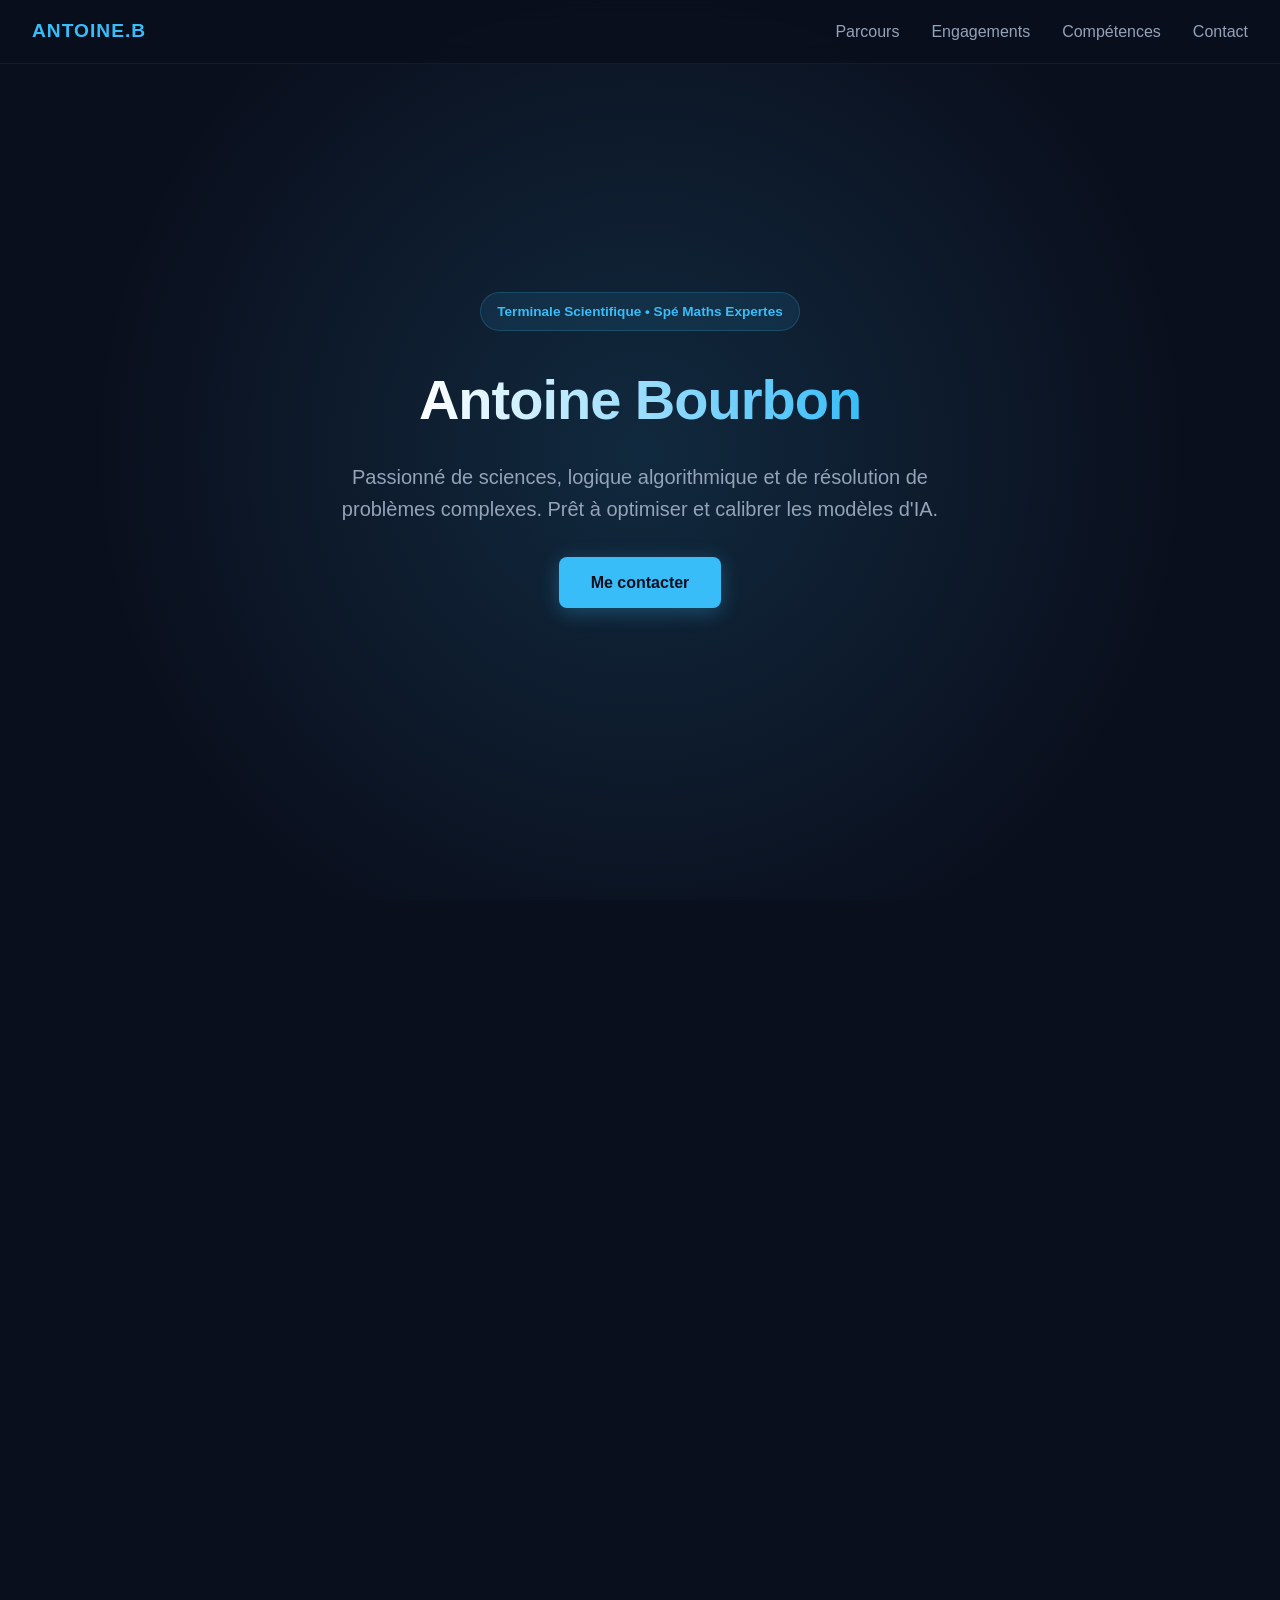
==== index.html @ 5eaac09c "Create initial portfolio website structure Initial commit of the portfolio website including navigat" ====
<!DOCTYPE html>
<html lang="fr">
<head>
    <meta charset="UTF-8">
    <meta name="viewport" content="width=device-width, initial-scale=1.0">
    <title>Antoine Bourbon | Portfolio & CV</title>
    <style>
        :root {
            --bg-color: #0a0f1d;
            --card-bg: #131a30;
            --text-color: #e2e8f0;
            --text-muted: #94a3b8;
            --primary: #38bdf8;
            --primary-glow: rgba(56, 189, 248, 0.15);
            --accent: #818cf8;
            --font: 'Segoe UI', Tahoma, Geneva, Verdana, sans-serif;
        }

        * {
            margin: 0;
            padding: 0;
            box-sizing: border-box;
            font-family: var(--font);
        }

        body {
            background-color: var(--bg-color);
            color: var(--text-color);
            line-height: 1.6;
            overflow-x: hidden;
        }

        /* Navbar */
        nav {
            position: fixed;
            top: 0;
            width: 100%;
            background: rgba(10, 15, 29, 0.85);
            backdrop-filter: blur(10px);
            z-index: 1000;
            border-bottom: 1px solid rgba(255, 255, 255, 0.05);
            padding: 1rem 2rem;
            display: flex;
            justify-content: space-between;
            align-items: center;
        }

        .logo {
            font-weight: 700;
            font-size: 1.2rem;
            color: var(--primary);
            letter-spacing: 1px;
        }

        .nav-links {
            display: flex;
            list-style: none;
            gap: 2rem;
        }

        .nav-links a {
            color: var(--text-muted);
            text-decoration: none;
            transition: color 0.3s;
            font-weight: 500;
        }

        .nav-links a:hover {
            color: var(--primary);
        }

        /* Hero Section */
        header {
            min-height: 100vh;
            display: flex;
            flex-direction: column;
            justify-content: center;
            align-items: center;
            text-align: center;
            padding: 2rem;
            background: radial-gradient(circle at center, var(--primary-glow) 0%, transparent 70%);
            position: relative;
        }

        .hero-badge {
            background: rgba(56, 189, 248, 0.1);
            color: var(--primary);
            padding: 0.5rem 1rem;
            border-radius: 50px;
            font-size: 0.85rem;
            font-weight: 600;
            margin-bottom: 1.5rem;
            border: 1px solid rgba(56, 189, 248, 0.2);
            animation: fadeInDown 0.8s ease;
        }

        h1 {
            font-size: 3.5rem;
            font-weight: 800;
            margin-bottom: 1rem;
            letter-spacing: -1px;
            background: linear-gradient(to right, #fff, var(--primary));
            -webkit-background-clip: text;
            -webkit-text-fill-color: transparent;
            animation: fadeInUp 0.8s ease;
        }

        .subtitle {
            font-size: 1.25rem;
            color: var(--text-muted);
            max-width: 600px;
            margin-bottom: 2rem;
            animation: fadeInUp 1s ease;
        }

        .cta-btn {
            background: var(--primary);
            color: var(--bg-color);
            padding: 0.8rem 2rem;
            border-radius: 8px;
            text-decoration: none;
            font-weight: 600;
            box-shadow: 0 4px 20px rgba(56, 189, 248, 0.3);
            transition: transform 0.3s, box-shadow 0.3s;
        }

        .cta-btn:hover {
            transform: translateY(-2px);
            box-shadow: 0 6px 25px rgba(56, 189, 248, 0.5);
        }

        /* Container & Sections */
        .container {
            max-width: 1100px;
            margin: 0 auto;
            padding: 5rem 2rem;
        }

        section {
            margin-bottom: 4rem;
            opacity: 0;
            transform: translateY(40px);
            transition: all 0.8s ease-out;
        }

        section.visible {
            opacity: 1;
            transform: translateY(0);
        }

        .section-title {
            font-size: 2rem;
            margin-bottom: 3rem;
            position: relative;
            display: inline-block;
        }

        .section-title::after {
            content: '';
            position: absolute;
            bottom: -10px;
            left: 0;
            width: 40px;
            height: 3px;
            background: var(--primary);
            border-radius: 2px;
        }

        /* Grid layouts */
        .grid-2 {
            display: grid;
            grid-template-columns: repeat(auto-fit, minmax(300px, 1fr));
            gap: 2rem;
        }

        /* Cards interactive style */
        .card {
            background: var(--card-bg);
            border: 1px solid rgba(255, 255, 255, 0.03);
            border-radius: 12px;
            padding: 2rem;
            transition: transform 0.3s, border-color 0.3s, box-shadow 0.3s;
            position: relative;
            overflow: hidden;
        }

        .card:hover {
            transform: translateY(-5px);
            border-color: rgba(56, 189, 248, 0.2);
            box-shadow: 0 10px 30px rgba(0,0,0,0.3);
        }

        .card-meta {
            color: var(--primary);
            font-size: 0.85rem;
            font-weight: 600;
            margin-bottom: 0.5rem;
        }

        .card h3 {
            margin-bottom: 1rem;
            font-size: 1.3rem;
        }

        /* Interactive Skills Filter */
        .filter-container {
            display: flex;
            gap: 1rem;
            margin-bottom: 2rem;
            flex-wrap: wrap;
        }

        .filter-btn {
            background: rgba(255,255,255,0.05);
            border: 1px solid rgba(255,255,255,0.1);
            color: var(--text-muted);
            padding: 0.5rem 1.2rem;
            border-radius: 6px;
            cursor: pointer;
            transition: all 0.3s;
            font-weight: 500;
        }

        .filter-btn.active, .filter-btn:hover {
            background: var(--primary);
            color: var(--bg-color);
            border-color: var(--primary);
        }

        .skills-grid {
            display: grid;
            grid-template-columns: repeat(auto-fill, minmax(200px, 1fr));
            gap: 1.5rem;
        }

        .skill-item {
            background: var(--card-bg);
            padding: 1.2rem;
            border-radius: 8px;
            text-align: center;
            border: 1px solid rgba(255,255,255,0.02);
            font-weight: 600;
            transition: all 0.3s;
        }

        /* Contact & Info */
        .contact-list {
            list-style: none;
        }

        .contact-list li {
            margin-bottom: 1rem;
            display: flex;
            align-items: center;
            gap: 1rem;
        }

        .contact-list a {
            color: var(--text-color);
            text-decoration: none;
            transition: color 0.3s;
        }

        .contact-list a:hover {
            color: var(--primary);
        }

        /* Animations */
        @keyframes fadeInUp {
            from { opacity: 0; transform: translateY(20px); }
            to { opacity: 1; transform: translateY(0); }
        }
        @keyframes fadeInDown {
            from { opacity: 0; transform: translateY(-20px); }
            to { opacity: 1; transform: translateY(0); }
        }

        /* Responsiveness */
        @media (max-width: 768px) {
            h1 { font-size: 2.5rem; }
            .nav-links { display: none; }
        }
    </style>
</head>
<body>

    <!-- Navigation -->
    <nav>
        <div class="logo">ANTOINE.B</div>
        <ul class="nav-links">
            <li><a href="#parcours">Parcours</a></li>
            <li><a href="#engagements">Engagements</a></li>
            <li><a href="#competences">Compétences</a></li>
            <li><a href="#contact">Contact</a></li>
        </ul>
    </nav>

    <!-- Hero Section -->
    <header>
        <div class="hero-badge">Terminale Scientifique • Spé Maths Expertes</div>
        <h1>Antoine Bourbon</h1>
        <p class="subtitle">Passionné de sciences, logique algorithmique et de résolution de problèmes complexes. Prêt à optimiser et calibrer les modèles d'IA.</p>
        <a href="#contact" class="cta-btn">Me contacter</a>
    </header>

    <div class="container">

        <!-- Section Parcours Scolaire -->
        <section id="parcours">
            <h2 class="section-title">Formations & Diplômes</h2>
            <div class="grid-2">
                <div class="card">
                    <div class="card-meta">2026 - 2027</div>
                    <h3>Terminale Générale</h3>
                    <p style="color: var(--text-muted)">Lycée Saint Jean Hulst, Versailles</p>
                    <p style="margin-top: 0.5rem;">Spécialités Mathématiques & Physique-Chimie. Option <strong>Mathématiques Expertes</strong>.</p>
                </div>
                <div class="card">
                    <div class="card-meta">2025 - 2026</div>
                    <h3>Première Générale</h3>
                    <p style="color: var(--text-muted)">Lycée Saint Jean Hulst, Versailles</p>
                    <p style="margin-top: 0.5rem;">Spécialités Mathématiques, Physique et NSI (Numérique et Sciences Informatiques).</p>
                </div>
                <div class="card">
                    <div class="card-meta">Distinction</div>
                    <h3>BIA (Brevet d'Initiation Aéronautique)</h3>
                    <p>Obtenu avec <strong>Mention Très Bien</strong>. Solides notions en physique appliquée et logique des systèmes.</p>
                </div>
                <div class="card">
                    <div class="card-meta">Distinction</div>
                    <h3>Brevet des Collèges</h3>
                    <p>Obtenu avec <strong>Mention Très Bien</strong>.</p>
                </div>
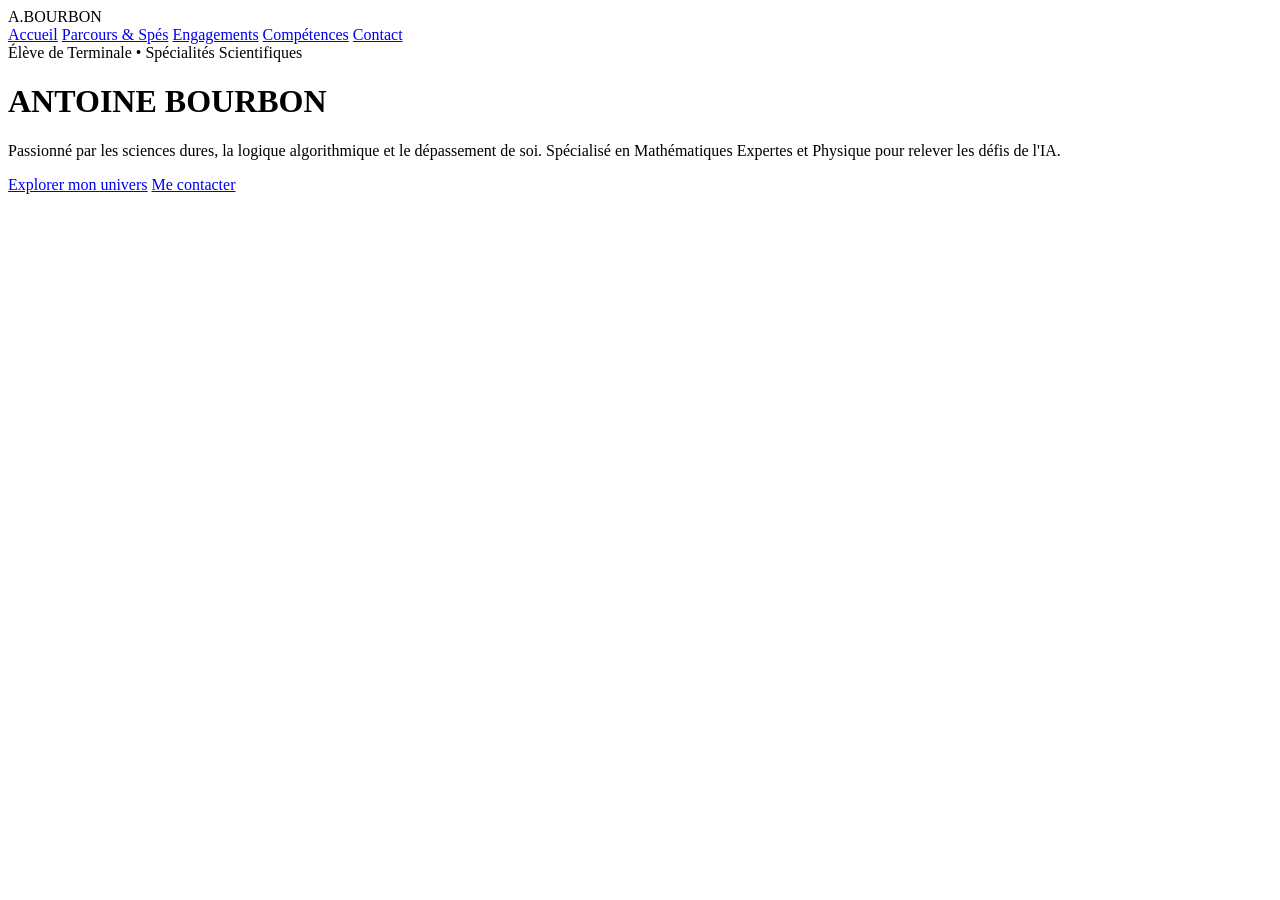
==== commit 7cb8e84e: "Add files via upload" ====
--- a/index.html
+++ b/index.html
@@ -3,331 +3,30 @@
 <head>
     <meta charset="UTF-8">
     <meta name="viewport" content="width=device-width, initial-scale=1.0">
-    <title>Antoine Bourbon | Portfolio & CV</title>
-    <style>
-        :root {
-            --bg-color: #0a0f1d;
-            --card-bg: #131a30;
-            --text-color: #e2e8f0;
-            --text-muted: #94a3b8;
-            --primary: #38bdf8;
-            --primary-glow: rgba(56, 189, 248, 0.15);
-            --accent: #818cf8;
-            --font: 'Segoe UI', Tahoma, Geneva, Verdana, sans-serif;
-        }
-
-        * {
-            margin: 0;
-            padding: 0;
-            box-sizing: border-box;
-            font-family: var(--font);
-        }
-
-        body {
-            background-color: var(--bg-color);
-            color: var(--text-color);
-            line-height: 1.6;
-            overflow-x: hidden;
-        }
-
-        /* Navbar */
-        nav {
-            position: fixed;
-            top: 0;
-            width: 100%;
-            background: rgba(10, 15, 29, 0.85);
-            backdrop-filter: blur(10px);
-            z-index: 1000;
-            border-bottom: 1px solid rgba(255, 255, 255, 0.05);
-            padding: 1rem 2rem;
-            display: flex;
-            justify-content: space-between;
-            align-items: center;
-        }
-
-        .logo {
-            font-weight: 700;
-            font-size: 1.2rem;
-            color: var(--primary);
-            letter-spacing: 1px;
-        }
-
-        .nav-links {
-            display: flex;
-            list-style: none;
-            gap: 2rem;
-        }
-
-        .nav-links a {
-            color: var(--text-muted);
-            text-decoration: none;
-            transition: color 0.3s;
-            font-weight: 500;
-        }
-
-        .nav-links a:hover {
-            color: var(--primary);
-        }
-
-        /* Hero Section */
-        header {
-            min-height: 100vh;
-            display: flex;
-            flex-direction: column;
-            justify-content: center;
-            align-items: center;
-            text-align: center;
-            padding: 2rem;
-            background: radial-gradient(circle at center, var(--primary-glow) 0%, transparent 70%);
-            position: relative;
-        }
-
-        .hero-badge {
-            background: rgba(56, 189, 248, 0.1);
-            color: var(--primary);
-            padding: 0.5rem 1rem;
-            border-radius: 50px;
-            font-size: 0.85rem;
-            font-weight: 600;
-            margin-bottom: 1.5rem;
-            border: 1px solid rgba(56, 189, 248, 0.2);
-            animation: fadeInDown 0.8s ease;
-        }
-
-        h1 {
-            font-size: 3.5rem;
-            font-weight: 800;
-            margin-bottom: 1rem;
-            letter-spacing: -1px;
-            background: linear-gradient(to right, #fff, var(--primary));
-            -webkit-background-clip: text;
-            -webkit-text-fill-color: transparent;
-            animation: fadeInUp 0.8s ease;
-        }
-
-        .subtitle {
-            font-size: 1.25rem;
-            color: var(--text-muted);
-            max-width: 600px;
-            margin-bottom: 2rem;
-            animation: fadeInUp 1s ease;
-        }
-
-        .cta-btn {
-            background: var(--primary);
-            color: var(--bg-color);
-            padding: 0.8rem 2rem;
-            border-radius: 8px;
-            text-decoration: none;
-            font-weight: 600;
-            box-shadow: 0 4px 20px rgba(56, 189, 248, 0.3);
-            transition: transform 0.3s, box-shadow 0.3s;
-        }
-
-        .cta-btn:hover {
-            transform: translateY(-2px);
-            box-shadow: 0 6px 25px rgba(56, 189, 248, 0.5);
-        }
-
-        /* Container & Sections */
-        .container {
-            max-width: 1100px;
-            margin: 0 auto;
-            padding: 5rem 2rem;
-        }
-
-        section {
-            margin-bottom: 4rem;
-            opacity: 0;
-            transform: translateY(40px);
-            transition: all 0.8s ease-out;
-        }
-
-        section.visible {
-            opacity: 1;
-            transform: translateY(0);
-        }
-
-        .section-title {
-            font-size: 2rem;
-            margin-bottom: 3rem;
-            position: relative;
-            display: inline-block;
-        }
-
-        .section-title::after {
-            content: '';
-            position: absolute;
-            bottom: -10px;
-            left: 0;
-            width: 40px;
-            height: 3px;
-            background: var(--primary);
-            border-radius: 2px;
-        }
-
-        /* Grid layouts */
-        .grid-2 {
-            display: grid;
-            grid-template-columns: repeat(auto-fit, minmax(300px, 1fr));
-            gap: 2rem;
-        }
-
-        /* Cards interactive style */
-        .card {
-            background: var(--card-bg);
-            border: 1px solid rgba(255, 255, 255, 0.03);
-            border-radius: 12px;
-            padding: 2rem;
-            transition: transform 0.3s, border-color 0.3s, box-shadow 0.3s;
-            position: relative;
-            overflow: hidden;
-        }
-
-        .card:hover {
-            transform: translateY(-5px);
-            border-color: rgba(56, 189, 248, 0.2);
-            box-shadow: 0 10px 30px rgba(0,0,0,0.3);
-        }
-
-        .card-meta {
-            color: var(--primary);
-            font-size: 0.85rem;
-            font-weight: 600;
-            margin-bottom: 0.5rem;
-        }
-
-        .card h3 {
-            margin-bottom: 1rem;
-            font-size: 1.3rem;
-        }
-
-        /* Interactive Skills Filter */
-        .filter-container {
-            display: flex;
-            gap: 1rem;
-            margin-bottom: 2rem;
-            flex-wrap: wrap;
-        }
-
-        .filter-btn {
-            background: rgba(255,255,255,0.05);
-            border: 1px solid rgba(255,255,255,0.1);
-            color: var(--text-muted);
-            padding: 0.5rem 1.2rem;
-            border-radius: 6px;
-            cursor: pointer;
-            transition: all 0.3s;
-            font-weight: 500;
-        }
-
-        .filter-btn.active, .filter-btn:hover {
-            background: var(--primary);
-            color: var(--bg-color);
-            border-color: var(--primary);
-        }
-
-        .skills-grid {
-            display: grid;
-            grid-template-columns: repeat(auto-fill, minmax(200px, 1fr));
-            gap: 1.5rem;
-        }
-
-        .skill-item {
-            background: var(--card-bg);
-            padding: 1.2rem;
-            border-radius: 8px;
-            text-align: center;
-            border: 1px solid rgba(255,255,255,0.02);
-            font-weight: 600;
-            transition: all 0.3s;
-        }
-
-        /* Contact & Info */
-        .contact-list {
-            list-style: none;
-        }
-
-        .contact-list li {
-            margin-bottom: 1rem;
-            display: flex;
-            align-items: center;
-            gap: 1rem;
-        }
-
-        .contact-list a {
-            color: var(--text-color);
-            text-decoration: none;
-            transition: color 0.3s;
-        }
-
-        .contact-list a:hover {
-            color: var(--primary);
-        }
-
-        /* Animations */
-        @keyframes fadeInUp {
-            from { opacity: 0; transform: translateY(20px); }
-            to { opacity: 1; transform: translateY(0); }
-        }
-        @keyframes fadeInDown {
-            from { opacity: 0; transform: translateY(-20px); }
-            to { opacity: 1; transform: translateY(0); }
-        }
-
-        /* Responsiveness */
-        @media (max-width: 768px) {
-            h1 { font-size: 2.5rem; }
-            .nav-links { display: none; }
-        }
-    </style>
+    <title>Antoine Bourbon | Scientifique & Développeur</title>
+    <link rel="stylesheet" href="css/style.css">
 </head>
-<body>
-
-    <!-- Navigation -->
-    <nav>
-        <div class="logo">ANTOINE.B</div>
-        <ul class="nav-links">
-            <li><a href="#parcours">Parcours</a></li>
-            <li><a href="#engagements">Engagements</a></li>
-            <li><a href="#competences">Compétences</a></li>
-            <li><a href="#contact">Contact</a></li>
-        </ul>
+<body class="page-home">
+    <div class="particles" id="particles"></div>
+    <nav class="navbar">
+        <div class="logo">A.BOURBON</div>
+        <div class="nav-links">
+            <a href="index.html" class="active">Accueil</a>
+            <a href="pages/parcours.html">Parcours & Spés</a>
+            <a href="pages/engagements.html">Engagements</a>
+            <a href="pages/competences.html">Compétences</a>
+            <a href="pages/contact.html">Contact</a>
+        </div>
     </nav>
-
-    <!-- Hero Section -->
-    <header>
-        <div class="hero-badge">Terminale Scientifique • Spé Maths Expertes</div>
-        <h1>Antoine Bourbon</h1>
-        <p class="subtitle">Passionné de sciences, logique algorithmique et de résolution de problèmes complexes. Prêt à optimiser et calibrer les modèles d'IA.</p>
-        <a href="#contact" class="cta-btn">Me contacter</a>
-    </header>
-
-    <div class="container">
-
-        <!-- Section Parcours Scolaire -->
-        <section id="parcours">
-            <h2 class="section-title">Formations & Diplômes</h2>
-            <div class="grid-2">
-                <div class="card">
-                    <div class="card-meta">2026 - 2027</div>
-                    <h3>Terminale Générale</h3>
-                    <p style="color: var(--text-muted)">Lycée Saint Jean Hulst, Versailles</p>
-                    <p style="margin-top: 0.5rem;">Spécialités Mathématiques & Physique-Chimie. Option <strong>Mathématiques Expertes</strong>.</p>
-                </div>
-                <div class="card">
-                    <div class="card-meta">2025 - 2026</div>
-                    <h3>Première Générale</h3>
-                    <p style="color: var(--text-muted)">Lycée Saint Jean Hulst, Versailles</p>
-                    <p style="margin-top: 0.5rem;">Spécialités Mathématiques, Physique et NSI (Numérique et Sciences Informatiques).</p>
-                </div>
-                <div class="card">
-                    <div class="card-meta">Distinction</div>
-                    <h3>BIA (Brevet d'Initiation Aéronautique)</h3>
-                    <p>Obtenu avec <strong>Mention Très Bien</strong>. Solides notions en physique appliquée et logique des systèmes.</p>
-                </div>
-                <div class="card">
-                    <div class="card-meta">Distinction</div>
-                    <h3>Brevet des Collèges</h3>
-                    <p>Obtenu avec <strong>Mention Très Bien</strong>.</p>
-                </div>
+    <main class="hero-container">
+        <div class="hero-badge">Élève de Terminale • Spécialités Scientifiques</div>
+        <h1 class="glitch" data-text="ANTOINE BOURBON">ANTOINE BOURBON</h1>
+        <p class="hero-subtitle">Passionné par les sciences dures, la logique algorithmique et le dépassement de soi. Spécialisé en Mathématiques Expertes et Physique pour relever les défis de l'IA.</p>
+        <div class="cta-group">
+            <a href="pages/parcours.html" class="btn btn-primary">Explorer mon univers</a>
+            <a href="pages/contact.html" class="btn btn-secondary">Me contacter</a>
+        </div>
+    </main>
+    <script src="js/main.js"></script>
+</body>
+</html>
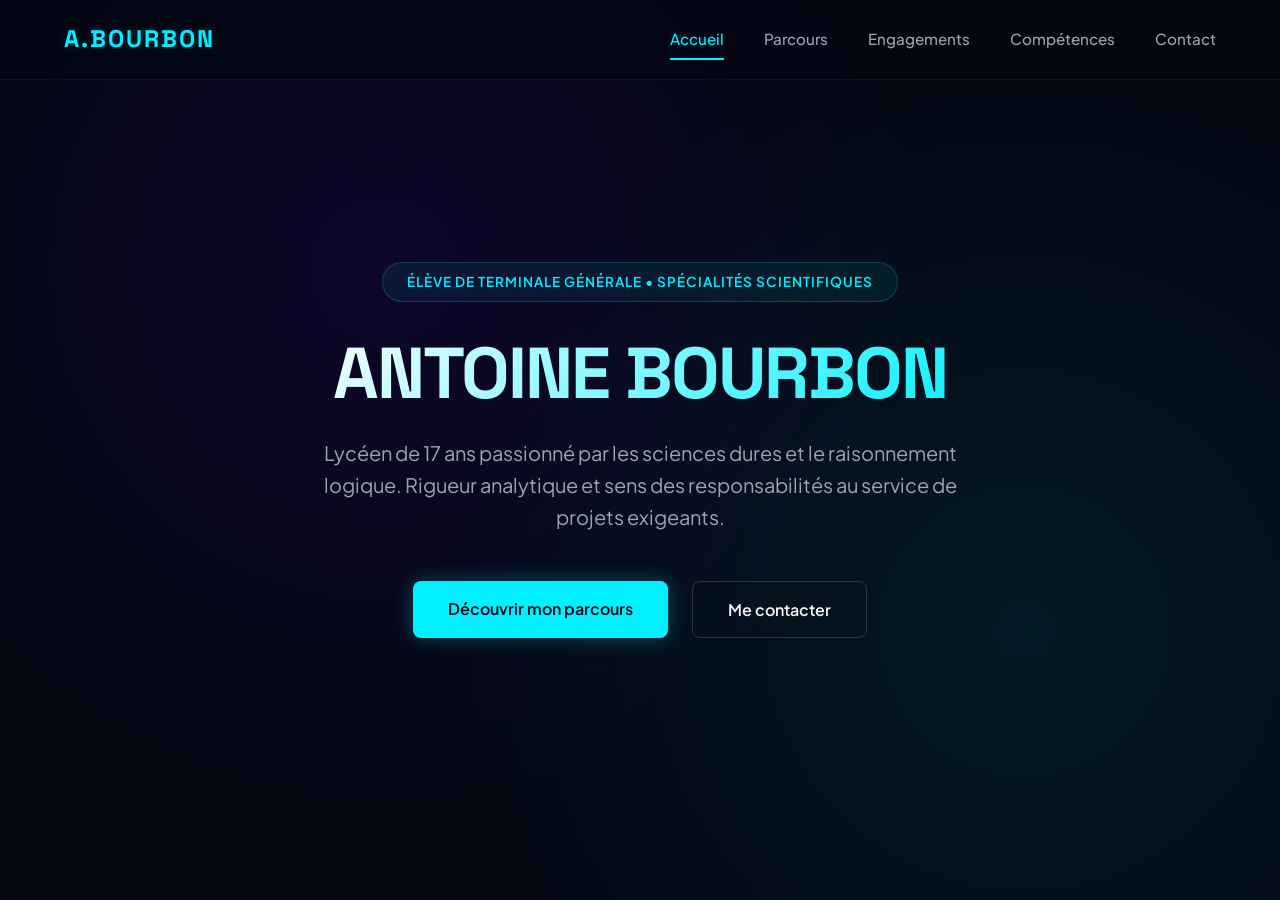
==== commit 5322df0b: "Mise à jour complète du CV : - Suppression du dossier portfolio_site_antoine (doublons) - Correction" ====
--- a/index.html
+++ b/index.html
@@ -3,7 +3,8 @@
 <head>
     <meta charset="UTF-8">
     <meta name="viewport" content="width=device-width, initial-scale=1.0">
-    <title>Antoine Bourbon | Scientifique & Développeur</title>
+    <meta name="description" content="Antoine Bourbon - Lycéen en Terminale Générale, spécialités Mathématiques et Physique-Chimie, option Mathématiques Expertes. Passionné par les sciences dures et le raisonnement logique.">
+    <title>Antoine Bourbon | Scientifique & Rigueur Analytique</title>
     <link rel="stylesheet" href="css/style.css">
 </head>
 <body class="page-home">
@@ -12,21 +13,21 @@
         <div class="logo">A.BOURBON</div>
         <div class="nav-links">
             <a href="index.html" class="active">Accueil</a>
-            <a href="pages/parcours.html">Parcours & Spés</a>
+            <a href="pages/parcours.html">Parcours</a>
             <a href="pages/engagements.html">Engagements</a>
             <a href="pages/competences.html">Compétences</a>
             <a href="pages/contact.html">Contact</a>
         </div>
     </nav>
     <main class="hero-container">
-        <div class="hero-badge">Élève de Terminale • Spécialités Scientifiques</div>
+        <div class="hero-badge">Élève de Terminale Générale • Spécialités Scientifiques</div>
         <h1 class="glitch" data-text="ANTOINE BOURBON">ANTOINE BOURBON</h1>
-        <p class="hero-subtitle">Passionné par les sciences dures, la logique algorithmique et le dépassement de soi. Spécialisé en Mathématiques Expertes et Physique pour relever les défis de l'IA.</p>
+        <p class="hero-subtitle">Lycéen de 17 ans passionné par les sciences dures et le raisonnement logique. Rigueur analytique et sens des responsabilités au service de projets exigeants.</p>
         <div class="cta-group">
-            <a href="pages/parcours.html" class="btn btn-primary">Explorer mon univers</a>
+            <a href="pages/parcours.html" class="btn btn-primary">Découvrir mon parcours</a>
             <a href="pages/contact.html" class="btn btn-secondary">Me contacter</a>
         </div>
     </main>
     <script src="js/main.js"></script>
 </body>
-</html>+</html>
--- a/css/style.css
+++ b/css/style.css
@@ -0,0 +1,536 @@
+@import url('https://fonts.googleapis.com/css2?family=Space+Grotesk:wght@400;600;700&family=Plus+Jakarta+Sans:wght@400;500;600;700&display=swap');
+
+:root {
+    --bg-color: #030712;
+    --surface-color: #0b1329;
+    --surface-card: #111c44;
+    --primary: #00f0ff;
+    --primary-dim: rgba(0, 240, 255, 0.15);
+    --accent: #7000ff;
+    --text-main: #f3f4f6;
+    --text-muted: #9ca3af;
+    --border-glow: rgba(0, 240, 255, 0.2);
+    --font-heading: 'Space Grotesk', sans-serif;
+    --font-body: 'Plus Jakarta Sans', sans-serif;
+}
+
+* {
+    margin: 0;
+    padding: 0;
+    box-sizing: border-box;
+}
+
+body {
+    background-color: var(--bg-color);
+    color: var(--text-main);
+    font-family: var(--font-body);
+    line-height: 1.6;
+    overflow-x: hidden;
+    padding-top: 80px; /* Offset for navbar */
+}
+
+/* Page Home Specific */
+.page-home {
+    padding-top: 0;
+    height: 100vh;
+    display: flex;
+    align-items: center;
+    justify-content: center;
+}
+
+/* Background Particles Demo */
+.particles {
+    position: absolute;
+    top: 0; left: 0; width: 100%; height: 100%;
+    background: radial-gradient(circle at 30% 30%, rgba(112, 0, 255, 0.1) 0%, transparent 50%),
+                radial-gradient(circle at 80% 70%, rgba(0, 240, 255, 0.08) 0%, transparent 50%);
+    z-index: -1;
+}
+
+/* Navbar Style */
+.navbar {
+    position: fixed;
+    top: 0; left: 0; width: 100%;
+    height: 80px;
+    background: rgba(3, 7, 18, 0.8);
+    backdrop-filter: blur(12px);
+    border-bottom: 1px solid rgba(255, 255, 255, 0.05);
+    display: flex;
+    justify-content: space-between;
+    align-items: center;
+    padding: 0 4rem;
+    z-index: 1000;
+}
+
+.navbar .logo {
+    font-family: var(--font-heading);
+    font-weight: 700;
+    font-size: 1.5rem;
+    color: var(--primary);
+    text-shadow: 0 0 10px var(--border-glow);
+    letter-spacing: 2px;
+}
+
+.nav-links {
+    display: flex;
+    gap: 2.5rem;
+}
+
+.nav-links a {
+    text-decoration: none;
+    color: var(--text-muted);
+    font-weight: 500;
+    transition: all 0.3s ease;
+    font-size: 0.95rem;
+    position: relative;
+    padding: 0.5rem 0;
+}
+
+.nav-links a:hover, .nav-links a.active {
+    color: var(--primary);
+    text-shadow: 0 0 8px var(--border-glow);
+}
+
+.nav-links a::after {
+    content: '';
+    position: absolute;
+    bottom: 0; left: 0; width: 0; height: 2px;
+    background: var(--primary);
+    transition: width 0.3s ease;
+}
+
+.nav-links a:hover::after, .nav-links a.active::after {
+    width: 100%;
+}
+
+/* Hero Section */
+.hero-container {
+    max-width: 900px;
+    text-align: center;
+    padding: 2rem;
+    z-index: 10;
+}
+
+.hero-badge {
+    display: inline-block;
+    background: rgba(0, 240, 255, 0.07);
+    border: 1px solid var(--border-glow);
+    padding: 0.5rem 1.5rem;
+    border-radius: 50px;
+    color: var(--primary);
+    font-size: 0.85rem;
+    font-weight: 600;
+    letter-spacing: 1px;
+    margin-bottom: 2rem;
+    text-transform: uppercase;
+}
+
+h1.glitch {
+    font-family: var(--font-heading);
+    font-size: 4.5rem;
+    font-weight: 700;
+    line-height: 1.1;
+    margin-bottom: 1.5rem;
+    letter-spacing: -2px;
+    background: linear-gradient(135deg, #ffffff 0%, var(--primary) 100%);
+    -webkit-background-clip: text;
+    -webkit-text-fill-color: transparent;
+}
+
+.hero-subtitle {
+    color: var(--text-muted);
+    font-size: 1.25rem;
+    max-width: 700px;
+    margin: 0 auto 3rem auto;
+}
+
+/* Buttons */
+.cta-group {
+    display: flex;
+    justify-content: center;
+    gap: 1.5rem;
+}
+
+.btn {
+    display: inline-block;
+    padding: 0.9rem 2.2rem;
+    border-radius: 8px;
+    text-decoration: none;
+    font-weight: 600;
+    font-size: 1rem;
+    transition: all 0.3s cubic-bezier(0.4, 0, 0.2, 1);
+    cursor: pointer;
+}
+
+.btn-primary {
+    background: var(--primary);
+    color: var(--bg-color);
+    box-shadow: 0 0 20px rgba(0, 240, 255, 0.3);
+}
+
+.btn-primary:hover {
+    transform: translateY(-3px);
+    box-shadow: 0 0 30px rgba(0, 240, 255, 0.5);
+}
+
+.btn-secondary {
+    background: transparent;
+    color: var(--text-main);
+    border: 1px solid rgba(255, 255, 255, 0.15);
+}
+
+.btn-secondary:hover {
+    border-color: var(--primary);
+    background: rgba(0, 240, 255, 0.05);
+    transform: translateY(-3px);
+}
+
+.w-100 { width: 100%; }
+
+/* Core Layout Container */
+.container {
+    max-width: 1100px;
+    margin: 0 auto;
+    padding: 4rem 2rem;
+}
+
+.page-title {
+    font-family: var(--font-heading);
+    font-size: 3rem;
+    margin-bottom: 1rem;
+    background: linear-gradient(to right, #fff, var(--primary));
+    -webkit-background-clip: text;
+    -webkit-text-fill-color: transparent;
+}
+
+.sub-title {
+    font-family: var(--font-heading);
+    font-size: 1.8rem;
+    margin: 4rem 0 2rem 0;
+    color: #fff;
+    border-left: 4px solid var(--primary);
+    padding-left: 1rem;
+}
+
+.section-intro {
+    color: var(--text-muted);
+    font-size: 1.1rem;
+    max-width: 800px;
+    margin-bottom: 3rem;
+}
+
+/* Timeline Layout (Parcours) */
+.timeline {
+    position: relative;
+    border-left: 2px solid rgba(255,255,255,0.05);
+    padding-left: 2rem;
+    margin-bottom: 4rem;
+}
+
+.timeline-item {
+    position: relative;
+    margin-bottom: 3rem;
+}
+
+.timeline-item::before {
+    content: '';
+    position: absolute;
+    left: calc(-2rem - 7px);
+    top: 6px;
+    width: 12px;
+    height: 12px;
+    border-radius: 50%;
+    background: var(--primary);
+    box-shadow: 0 0 10px var(--primary);
+}
+
+.timeline-date {
+    font-family: var(--font-heading);
+    color: var(--primary);
+    font-weight: 700;
+    margin-bottom: 0.5rem;
+}
+
+.timeline-content {
+    background: var(--surface-color);
+    padding: 2rem;
+    border-radius: 12px;
+    border: 1px solid rgba(255,255,255,0.02);
+}
+
+.timeline-content h3 {
+    font-size: 1.4rem;
+    margin-bottom: 0.2rem;
+}
+
+.location {
+    color: var(--text-muted);
+    font-size: 0.9rem;
+    margin-bottom: 1rem;
+}
+
+.spec-list {
+    margin-top: 1rem;
+    padding-left: 1.2rem;
+    color: var(--text-muted);
+}
+
+.spec-list li {
+    margin-bottom: 0.5rem;
+}
+
+.spec-list strong {
+    color: #fff;
+}
+
+/* Grid & Cards Structures */
+.grid-cards {
+    display: grid;
+    grid-template-columns: repeat(auto-fit, minmax(300px, 1fr));
+    gap: 1.5rem;
+}
+
+.card {
+    background: var(--surface-color);
+    padding: 2rem;
+    border-radius: 12px;
+    border: 1px solid rgba(255,255,255,0.02);
+    transition: all 0.3s ease;
+}
+
+.card:hover {
+    transform: translateY(-5px);
+    border-color: var(--border-glow);
+    background: var(--surface-card);
+}
+
+.card-icon {
+    font-size: 2rem;
+    margin-bottom: 1rem;
+}
+
+.badge {
+    display: inline-block;
+    background: var(--accent);
+    color: #fff;
+    font-size: 0.75rem;
+    font-weight: 600;
+    padding: 0.2rem 0.8rem;
+    border-radius: 4px;
+    text-transform: uppercase;
+}
+
+.mb-1 { margin-bottom: 1rem; }
+.mt-1 { margin-top: 1rem; }
+
+/* Large Cards Stack (Engagements) */
+.large-card-stack {
+    display: flex;
+    flex-direction: column;
+    gap: 2rem;
+}
+
+.large-card {
+    background: var(--surface-color);
+    border-radius: 16px;
+    padding: 2.5rem;
+    border: 1px solid rgba(255,255,255,0.02);
+    transition: all 0.3s ease;
+}
+
+.large-card:hover {
+    border-color: rgba(112, 0, 255, 0.3);
+    background: linear-gradient(145deg, var(--surface-color) 0%, #0e1938 100%);
+}
+
+.large-card-header {
+    display: flex;
+    justify-content: space-between;
+    align-items: center;
+    border-bottom: 1px solid rgba(255,255,255,0.05);
+    padding-bottom: 1rem;
+    margin-bottom: 1.5rem;
+}
+
+.card-duration {
+    color: var(--primary);
+    font-weight: 600;
+    font-size: 0.9rem;
+}
+
+/* Interactive Filter & Skills Detailed */
+.filter-controls {
+    display: flex;
+    gap: 1rem;
+    margin-bottom: 3rem;
+    flex-wrap: wrap;
+}
+
+.filter-btn {
+    background: rgba(255,255,255,0.03);
+    border: 1px solid rgba(255,255,255,0.08);
+    color: var(--text-muted);
+    padding: 0.6rem 1.4rem;
+    border-radius: 6px;
+    cursor: pointer;
+    font-family: var(--font-heading);
+    font-weight: 600;
+    transition: all 0.3s ease;
+}
+
+.filter-btn.active, .filter-btn:hover {
+    background: var(--primary);
+    color: var(--bg-color);
+    border-color: var(--primary);
+    box-shadow: 0 0 15px rgba(0, 240, 255, 0.3);
+}
+
+.skills-grid-detailed {
+    display: grid;
+    grid-template-columns: repeat(auto-fit, minmax(320px, 1fr));
+    gap: 1.5rem;
+}
+
+.skill-card-detailed {
+    background: var(--surface-color);
+    padding: 2rem;
+    border-radius: 12px;
+    border: 1px solid rgba(255,255,255,0.02);
+    transition: all 0.4s cubic-bezier(0.16, 1, 0.3, 1);
+}
+
+.skill-card-detailed h3 {
+    margin-bottom: 1rem;
+    font-size: 1.2rem;
+}
+
+.progress-bar {
+    background: rgba(255,255,255,0.05);
+    height: 6px;
+    border-radius: 10px;
+    margin-bottom: 1rem;
+    overflow: hidden;
+}
+
+.progress-fill {
+    height: 100%;
+    background: linear-gradient(to right, var(--accent), var(--primary));
+    border-radius: 10px;
+    width: 0%; /* Populated by JS animation trigger */
+    transition: width 1.5s cubic-bezier(0.1, 1, 0.1, 1);
+}
+
+/* Contact Wrapper Layout */
+.contact-wrapper {
+    display: grid;
+    grid-template-columns: 1fr 1.2fr;
+    gap: 3rem;
+}
+
+.contact-info-card, .contact-form-card {
+    background: var(--surface-color);
+    padding: 3rem;
+    border-radius: 16px;
+    border: 1px solid rgba(255,255,255,0.02);
+}
+
+.contact-info-card h2, .contact-form-card h2 {
+    font-family: var(--font-heading);
+    font-size: 1.6rem;
+    margin-bottom: 2rem;
+}
+
+.info-item {
+    display: flex;
+    gap: 1.5rem;
+    margin-bottom: 2rem;
+    align-items: flex-start;
+}
+
+.info-icon {
+    font-size: 1.8rem;
+    background: rgba(255,255,255,0.03);
+    padding: 0.5rem;
+    border-radius: 8px;
+    border: 1px solid rgba(255,255,255,0.05);
+}
+
+.info-label {
+    display: block;
+    color: var(--text-muted);
+    font-size: 0.85rem;
+    text-transform: uppercase;
+    margin-bottom: 0.2rem;
+}
+
+.info-link {
+    color: var(--primary);
+    text-decoration: none;
+    font-size: 1.1rem;
+    font-weight: 600;
+}
+
+.info-value {
+    font-size: 1.05rem;
+    color: var(--text-main);
+}
+
+/* Form Styles */
+.form-group {
+    margin-bottom: 1.5rem;
+}
+
+.form-group label {
+    display: block;
+    color: var(--text-muted);
+    margin-bottom: 0.5rem;
+    font-size: 0.9rem;
+}
+
+.form-group input, .form-group textarea {
+    width: 100%;
+    background: rgba(3, 7, 18, 0.5);
+    border: 1px solid rgba(255,255,255,0.1);
+    border-radius: 8px;
+    padding: 0.8rem 1rem;
+    color: #fff;
+    font-family: var(--font-body);
+    font-size: 1rem;
+    transition: all 0.3s ease;
+}
+
+.form-group input:focus, .form-group textarea:focus {
+    outline: none;
+    border-color: var(--primary);
+    box-shadow: 0 0 10px rgba(0, 240, 255, 0.1);
+}
+
+/* Animation Base Classes triggering via Scroll */
+.animate-slide {
+    opacity: 0;
+    transform: translateX(-30px);
+    transition: all 0.6s cubic-bezier(0.16, 1, 0.3, 1);
+}
+
+.animate-fade {
+    opacity: 0;
+    transform: translateY(30px);
+    transition: all 0.6s cubic-bezier(0.16, 1, 0.3, 1);
+}
+
+.visible {
+    opacity: 1 !important;
+    transform: translate(0) !important;
+}
+
+/* Responsiveness Media Queries */
+@media (max-width: 968px) {
+    .contact-wrapper { grid-template-columns: 1fr; }
+    .navbar { padding: 0 2rem; }
+    h1.glitch { font-size: 3rem; }
+}
+
+@media (max-width: 568px) {
+    .nav-links { display: none; } /* On simple responsive layouts mobile users browse sequentially */
+    .navbar { justify-content: center; }
+}
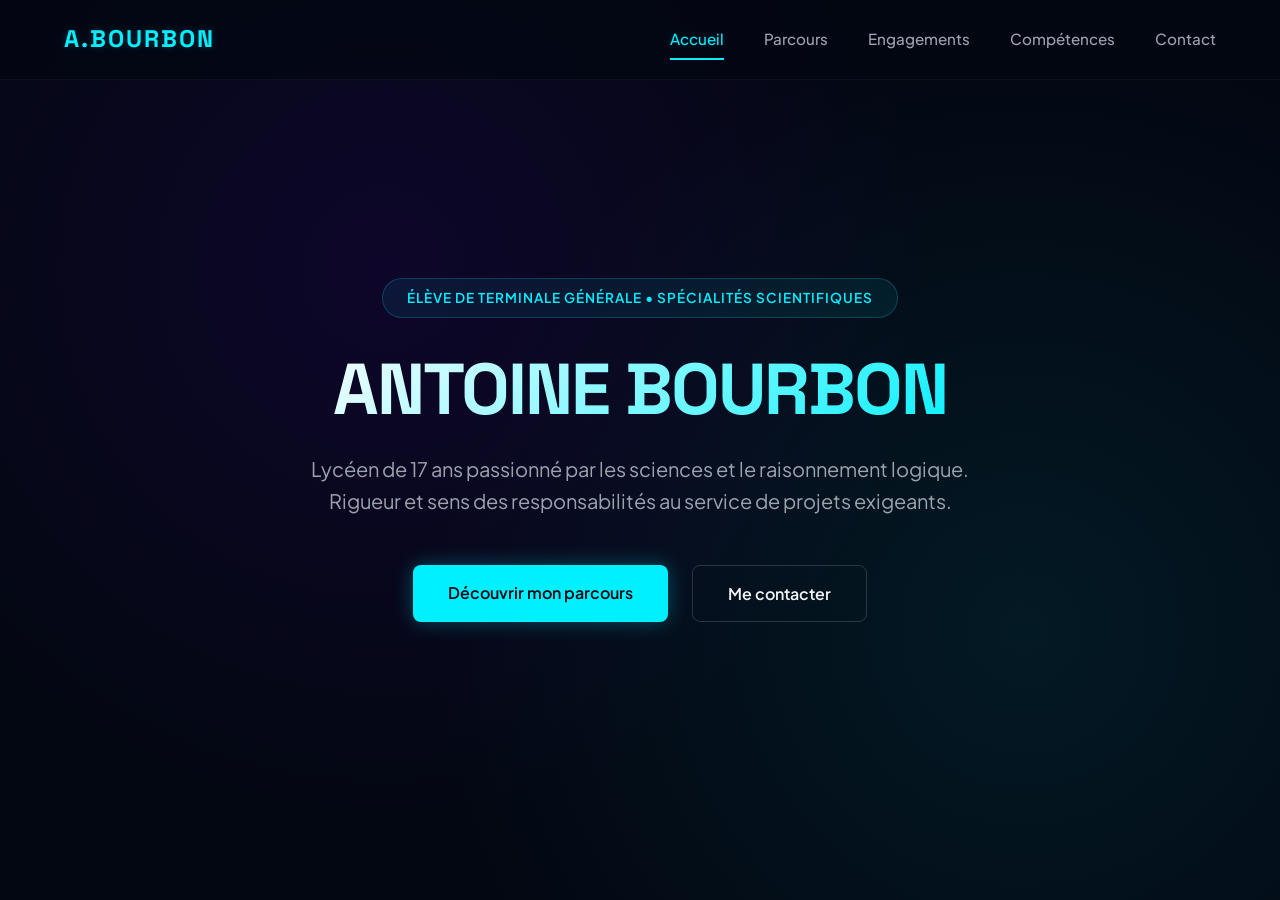
==== commit 4706eb3a: "Update index.html" ====
--- a/index.html
+++ b/index.html
@@ -6,6 +6,7 @@
     <meta name="description" content="Antoine Bourbon - Lycéen en Terminale Générale, spécialités Mathématiques et Physique-Chimie, option Mathématiques Expertes. Passionné par les sciences dures et le raisonnement logique.">
     <title>Antoine Bourbon | Scientifique & Rigueur Analytique</title>
     <link rel="stylesheet" href="css/style.css">
+    <link rel="icon" type="image/png" href="favicon.png">
 </head>
 <body class="page-home">
     <div class="particles" id="particles"></div>
@@ -22,7 +23,7 @@
     <main class="hero-container">
         <div class="hero-badge">Élève de Terminale Générale • Spécialités Scientifiques</div>
         <h1 class="glitch" data-text="ANTOINE BOURBON">ANTOINE BOURBON</h1>
-        <p class="hero-subtitle">Lycéen de 17 ans passionné par les sciences dures et le raisonnement logique. Rigueur analytique et sens des responsabilités au service de projets exigeants.</p>
+        <p class="hero-subtitle">Lycéen de 17 ans passionné par les sciences et le raisonnement logique. Rigueur et sens des responsabilités au service de projets exigeants.</p>
         <div class="cta-group">
             <a href="pages/parcours.html" class="btn btn-primary">Découvrir mon parcours</a>
             <a href="pages/contact.html" class="btn btn-secondary">Me contacter</a>
